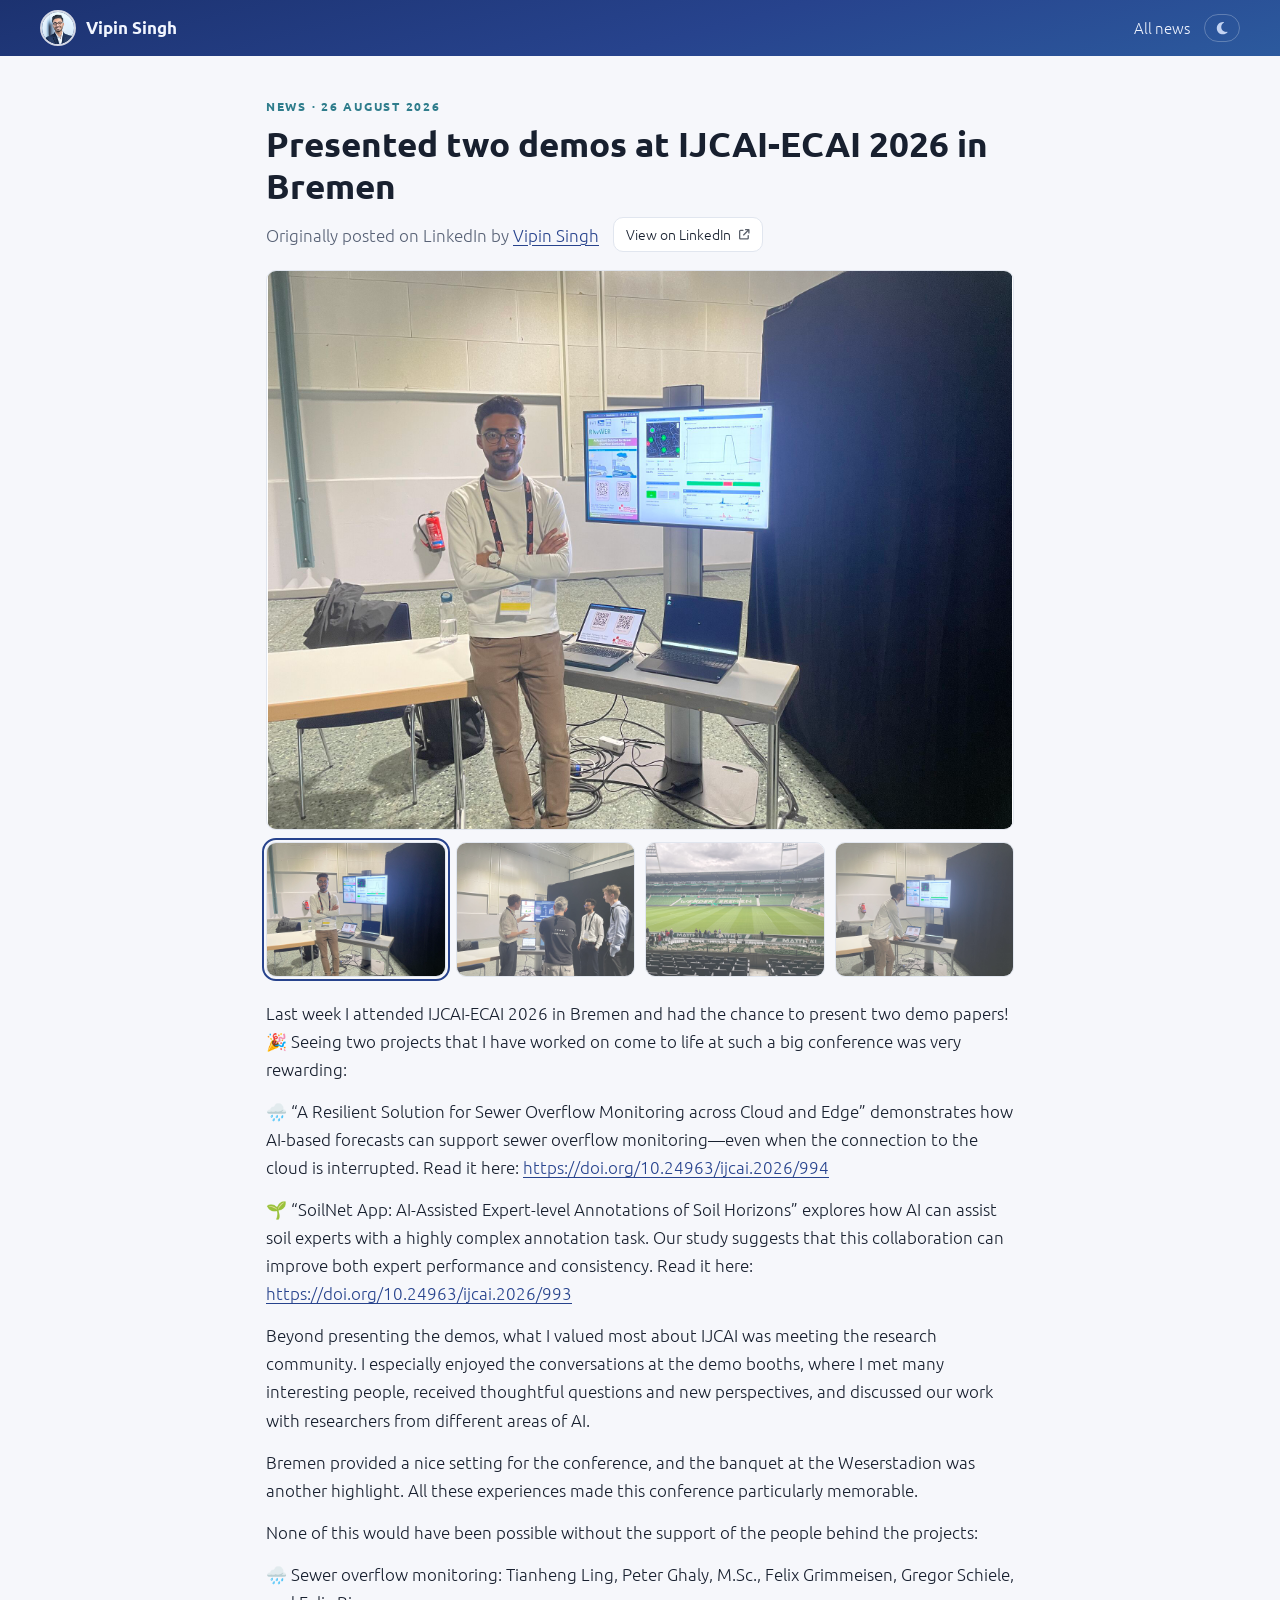
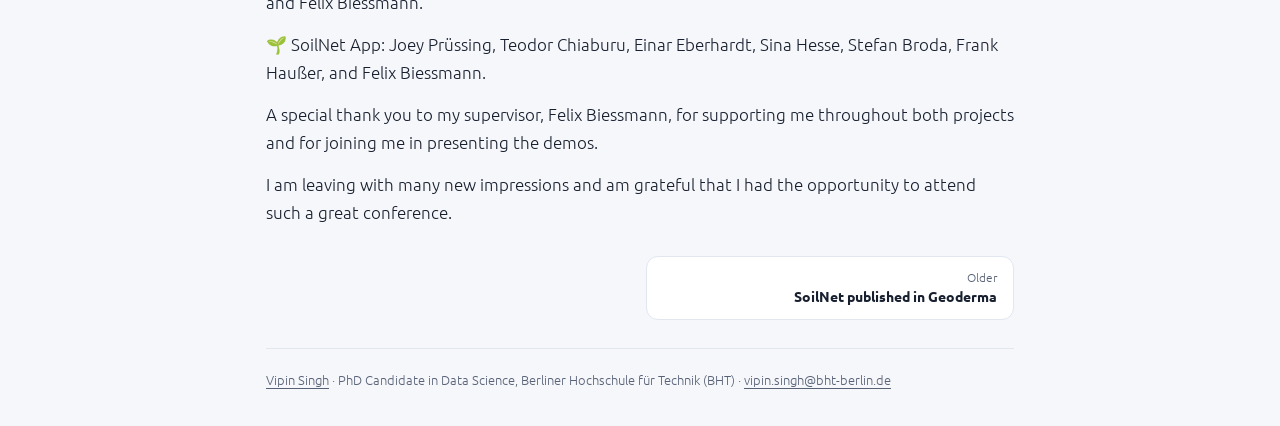
==== news/2026-08-ijcai.html @ d81a9075 "Initial commit: Personal website with News, Research projects, Publications and CV" ====
<!doctype html>
<html lang="en">
<head>
<meta charset="utf-8">
<meta name="viewport" content="width=device-width, initial-scale=1">
<title>Presented two demos at IJCAI-ECAI 2026 in Bremen · Vipin Singh</title>
<meta name="description" content="Presented two demos at IJCAI-ECAI 2026 in Bremen. Last week I attended IJCAI-ECAI 2026 in Bremen and had the chance to present two demo papers! 🎉 Seeing two projects that I have worked on come to life">
<link rel="canonical" href="https://vipin-singh.bio/news/2026-08-ijcai.html">
<meta property="og:type" content="article">
<meta property="og:title" content="Presented two demos at IJCAI-ECAI 2026 in Bremen">
<meta property="og:url" content="https://vipin-singh.bio/news/2026-08-ijcai.html">
<meta property="og:image" content="https://vipin-singh.bio/assets/img/news/2026-08-ijcai-3.jpg">
<meta name="color-scheme" content="light dark">
<link rel="icon" href="../assets/img/favicon-32.png" sizes="32x32" type="image/png">
<link rel="apple-touch-icon" href="../assets/img/apple-touch-icon.png">
<link rel="stylesheet" href="../assets/css/style.css">
<script>document.documentElement.classList.add("js");try{var t=localStorage.getItem("theme");if(t==="light"||t==="dark")document.documentElement.dataset.theme=t}catch(e){}</script>
<script type="application/ld+json">{"@context": "https://schema.org", "@type": "Article", "headline": "Presented two demos at IJCAI-ECAI 2026 in Bremen", "datePublished": "2026-08-26", "url": "https://vipin-singh.bio/news/2026-08-ijcai.html", "image": ["https://vipin-singh.bio/assets/img/news/2026-08-ijcai-3.jpg", "https://vipin-singh.bio/assets/img/news/2026-08-ijcai-1.jpg", "https://vipin-singh.bio/assets/img/news/2026-08-ijcai-2.jpg", "https://vipin-singh.bio/assets/img/news/2026-08-ijcai-4.jpg"], "sameAs": "https://www.linkedin.com/feed/update/urn:li:ugcPost:7498347025810321408/", "author": {"@type": "Person", "name": "Vipin Singh"}, "about": {"@id": "https://vipin-singh.bio/#me"}}</script>
</head>
<body class="subpage">
<header class="topbar">
  <a class="home" href="../index.html"><img src="../assets/img/avatar.jpg" width="36" height="36" alt="">Vipin Singh</a>
  <nav class="topnav"><a href="../index.html#news">All news</a>
  <button class="theme" type="button" aria-label="Toggle color theme" title="Toggle color theme"><svg class="ic moon" aria-hidden="true" focusable="false" fill="currentColor" xmlns="http://www.w3.org/2000/svg" viewBox="0 0 384 512"><path d="M223.5 32C100 32 0 132.3 0 256S100 480 223.5 480c60.6 0 115.5-24.2 155.8-63.4c5-4.9 6.3-12.5 3.1-18.7s-10.1-9.7-17-8.5c-9.8 1.7-19.8 2.6-30.1 2.6c-96.9 0-175.5-78.8-175.5-176c0-65.8 36-123.1 89.3-153.3c6.1-3.5 9.2-10.5 7.7-17.3s-7.3-11.9-14.3-12.5c-6.3-.5-12.6-.8-19-.8z"/></svg><svg class="ic sun" aria-hidden="true" focusable="false" fill="currentColor" xmlns="http://www.w3.org/2000/svg" viewBox="0 0 512 512"><path d="M361.5 1.2c5 2.1 8.6 6.6 9.6 11.9L391 121l107.9 19.8c5.3 1 9.8 4.6 11.9 9.6s1.5 10.7-1.6 15.2L446.9 256l62.3 90.3c3.1 4.5 3.7 10.2 1.6 15.2s-6.6 8.6-11.9 9.6L391 391 371.1 498.9c-1 5.3-4.6 9.8-9.6 11.9s-10.7 1.5-15.2-1.6L256 446.9l-90.3 62.3c-4.5 3.1-10.2 3.7-15.2 1.6s-8.6-6.6-9.6-11.9L121 391 13.1 371.1c-5.3-1-9.8-4.6-11.9-9.6s-1.5-10.7 1.6-15.2L65.1 256 2.8 165.7c-3.1-4.5-3.7-10.2-1.6-15.2s6.6-8.6 11.9-9.6L121 121 140.9 13.1c1-5.3 4.6-9.8 9.6-11.9s10.7-1.5 15.2 1.6L256 65.1 346.3 2.8c4.5-3.1 10.2-3.7 15.2-1.6zM160 256a96 96 0 1 1 192 0 96 96 0 1 1 -192 0zm224 0a128 128 0 1 0 -256 0 128 128 0 1 0 256 0z"/></svg></button></nav>
</header>
<main class="post">
  <p class="eyebrow">News · <time datetime="2026-08-26">26 August 2026</time></p>
  <h1>Presented two demos at IJCAI-ECAI 2026 in Bremen</h1>
  <p class="post-meta"><span>Originally posted on LinkedIn by <a href="https://www.linkedin.com/in/vipin-singh-131402271" rel="noopener" target="_blank">Vipin Singh</a></span>
    <a class="btn" href="https://www.linkedin.com/feed/update/urn:li:ugcPost:7498347025810321408/" rel="noopener" target="_blank">View on LinkedIn <svg class="ic sm" aria-hidden="true" focusable="false" fill="currentColor" xmlns="http://www.w3.org/2000/svg" viewBox="0 0 512 512"><path d="M320 0c-17.7 0-32 14.3-32 32s14.3 32 32 32l82.7 0L201.4 265.4c-12.5 12.5-12.5 32.8 0 45.3s32.8 12.5 45.3 0L448 109.3l0 82.7c0 17.7 14.3 32 32 32s32-14.3 32-32l0-160c0-17.7-14.3-32-32-32L320 0zM80 32C35.8 32 0 67.8 0 112L0 432c0 44.2 35.8 80 80 80l320 0c44.2 0 80-35.8 80-80l0-112c0-17.7-14.3-32-32-32s-32 14.3-32 32l0 112c0 8.8-7.2 16-16 16L80 448c-8.8 0-16-7.2-16-16l0-320c0-8.8 7.2-16 16-16l112 0c17.7 0 32-14.3 32-32s-14.3-32-32-32L80 32z"/></svg></a></p>
  <figure class="post-hero"><div class="plate"><img id="hero" src="../assets/img/news/2026-08-ijcai-3.jpg" width="2048" height="1536" alt="Presented two demos at IJCAI-ECAI 2026 in Bremen"></div></figure>
  <div class="post-gallery"><a class="plate thumb is-on" href="../assets/img/news/2026-08-ijcai-3.jpg" data-w="2048" data-h="1536" aria-label="Show image 1"><img src="../assets/img/news/2026-08-ijcai-3.jpg" width="2048" height="1536" loading="lazy" alt=""></a><a class="plate thumb" href="../assets/img/news/2026-08-ijcai-1.jpg" data-w="2048" data-h="1536" aria-label="Show image 2"><img src="../assets/img/news/2026-08-ijcai-1.jpg" width="2048" height="1536" loading="lazy" alt=""></a><a class="plate thumb" href="../assets/img/news/2026-08-ijcai-2.jpg" data-w="2048" data-h="1536" aria-label="Show image 3"><img src="../assets/img/news/2026-08-ijcai-2.jpg" width="2048" height="1536" loading="lazy" alt=""></a><a class="plate thumb" href="../assets/img/news/2026-08-ijcai-4.jpg" data-w="2048" data-h="1536" aria-label="Show image 4"><img src="../assets/img/news/2026-08-ijcai-4.jpg" width="2048" height="1536" loading="lazy" alt=""></a></div>
  <div class="post-body"><p>Last week I attended IJCAI-ECAI 2026 in Bremen and had the chance to present two demo papers! 🎉 Seeing two projects that I have worked on come to life at such a big conference was very rewarding:</p>
<p>🌧️ “A Resilient Solution for Sewer Overflow Monitoring across Cloud and Edge” demonstrates how AI-based forecasts can support sewer overflow monitoring—even when the connection to the cloud is interrupted. Read it here: <a href="https://doi.org/10.24963/ijcai.2026/994" rel="noopener" target="_blank">https://doi.org/10.24963/ijcai.2026/994</a></p>
<p>🌱 “SoilNet App: AI-Assisted Expert-level Annotations of Soil Horizons” explores how AI can assist soil experts with a highly complex annotation task. Our study suggests that this collaboration can improve both expert performance and consistency. Read it here: <a href="https://doi.org/10.24963/ijcai.2026/993" rel="noopener" target="_blank">https://doi.org/10.24963/ijcai.2026/993</a></p>
<p>Beyond presenting the demos, what I valued most about IJCAI was meeting the research community. I especially enjoyed the conversations at the demo booths, where I met many interesting people, received thoughtful questions and new perspectives, and discussed our work with researchers from different areas of AI.</p>
<p>Bremen provided a nice setting for the conference, and the banquet at the Weserstadion was another highlight. All these experiences made this conference particularly memorable.</p>
<p>None of this would have been possible without the support of the people behind the projects:</p>
<p>🌧️ Sewer overflow monitoring: Tianheng Ling, Peter Ghaly, M.Sc., Felix Grimmeisen, Gregor Schiele, and Felix Biessmann.</p>
<p>🌱 SoilNet App: Joey Prüssing, Teodor Chiaburu, Einar Eberhardt, Sina Hesse, Stefan Broda, Frank Haußer, and Felix Biessmann.</p>
<p>A special thank you to my supervisor, Felix Biessmann, for supporting me throughout both projects and for joining me in presenting the demos.</p>
<p>I am leaving with many new impressions and am grateful that I had the opportunity to attend such a great conference.</p></div>
  <nav class="pagers" aria-label="More news"><a class="pager older" href="2026-02-geoderma.html"><span>Older</span>SoilNet published in Geoderma</a></nav>
  <footer class="foot"><p><a href="../index.html">Vipin Singh</a> · PhD Candidate in Data Science, Berliner Hochschule für Technik (BHT) · <a href="mailto:vipin.singh@bht-berlin.de">vipin.singh@bht-berlin.de</a></p></footer>
</main>
<script src="../assets/js/site.js" defer></script>
</body>
</html>
---- assets/css/style.css ----
/* Vipin Singh, personal site. Colors follow the CV (navy #27438D, light blue #C3DFF1). */
@font-face { font-family: "Ubuntu"; src: url("../fonts/Ubuntu-L.woff2") format("woff2"); font-weight: 300 400; font-style: normal; font-display: swap; }
@font-face { font-family: "Ubuntu"; src: url("../fonts/Ubuntu-LI.woff2") format("woff2"); font-weight: 300 400; font-style: italic; font-display: swap; }
@font-face { font-family: "Ubuntu"; src: url("../fonts/Ubuntu-B.woff2") format("woff2"); font-weight: 500 700; font-style: normal; font-display: swap; }

:root {
  --bg: #f6f7fb;
  --surface: #ffffff;
  --text: #18202f;
  --muted: #586276;
  --line: #e1e6ef;
  --accent: #27438d;
  --accent-ink: #ffffff;
  --accent-soft: #e5eefa;
  --accent-2: #2f7d8c;
  --side-bg: linear-gradient(165deg, #1c3270 0%, #27438d 55%, #2c5a9e 100%);
  --side-text: #f1f5ff;
  --side-muted: #c3d3f2;
  --side-iso: rgba(195, 223, 241, 0.16);
  --shadow: 0 1px 2px rgba(20, 30, 60, .05), 0 6px 24px rgba(20, 30, 60, .06);
  --b-journal: #1f6f4a; --b-conference: #27438d; --b-demo: #8a4b0f; --b-workshop: #6b3c8f;
  color-scheme: light;
}
@media (prefers-color-scheme: dark) {
  :root:not([data-theme="light"]) {
    --bg: #0d1220; --surface: #141b2c; --text: #e4e9f3; --muted: #9ba6bb; --line: #253049;
    --accent: #93b4f6; --accent-ink: #0d1220; --accent-soft: #1b2847; --accent-2: #7cc6d2;
    --side-bg: linear-gradient(165deg, #0a1124 0%, #111d3d 60%, #142650 100%);
    --side-text: #e8eefc; --side-muted: #9fb2db; --side-iso: rgba(147, 180, 246, 0.14);
    --shadow: 0 1px 2px rgba(0, 0, 0, .3), 0 8px 28px rgba(0, 0, 0, .25);
    --b-journal: #7fd1a8; --b-conference: #93b4f6; --b-demo: #f2b16b; --b-workshop: #c9a3ec;
    color-scheme: dark;
  }
}
:root[data-theme="dark"] {
  --bg: #0d1220; --surface: #141b2c; --text: #e4e9f3; --muted: #9ba6bb; --line: #253049;
  --accent: #93b4f6; --accent-ink: #0d1220; --accent-soft: #1b2847; --accent-2: #7cc6d2;
  --side-bg: linear-gradient(165deg, #0a1124 0%, #111d3d 60%, #142650 100%);
  --side-text: #e8eefc; --side-muted: #9fb2db; --side-iso: rgba(147, 180, 246, 0.14);
  --shadow: 0 1px 2px rgba(0, 0, 0, .3), 0 8px 28px rgba(0, 0, 0, .25);
  --b-journal: #7fd1a8; --b-conference: #93b4f6; --b-demo: #f2b16b; --b-workshop: #c9a3ec;
  color-scheme: dark;
}

*, *::before, *::after { box-sizing: border-box; }
html { scroll-behavior: smooth; -webkit-text-size-adjust: 100%; }
@media (prefers-reduced-motion: reduce) { html { scroll-behavior: auto; } * { transition: none !important; } }
body {
  margin: 0; background: var(--bg); color: var(--text);
  font: 300 17px/1.65 "Ubuntu", system-ui, -apple-system, "Segoe UI", sans-serif;
  display: grid; grid-template-columns: 330px minmax(0, 1fr);
}
a { color: var(--accent); text-decoration-thickness: 1px; text-underline-offset: 3px; }
a:hover { text-decoration-thickness: 2px; }
:focus-visible { outline: 2px solid var(--accent-2); outline-offset: 3px; border-radius: 4px; }
strong, b, h1, h2, h3, h4 { font-weight: 700; }
.ic { width: 1.05em; height: 1.05em; vertical-align: -0.15em; flex: none; }
.ic.sm { width: .75em; height: .75em; vertical-align: 0; opacity: .7; }
.skip { position: absolute; left: -999px; top: 8px; background: var(--surface); padding: 8px 12px; z-index: 10; }
.skip:focus { left: 8px; }

/* ---------- sidebar ---------- */
.side {
  position: sticky; top: 0; height: 100vh; overflow: hidden auto;
  background: var(--side-bg); color: var(--side-text);
}
.iso { position: absolute; inset: 0; width: 100%; height: 100%; color: var(--side-iso); pointer-events: none; }
.side-inner { position: relative; padding: 48px 36px 32px; display: flex; flex-direction: column; align-items: center; text-align: center; min-height: 100%; }
.avatar {
  width: 168px; height: 168px; border-radius: 50%; object-fit: cover;
  border: 4px solid rgba(255, 255, 255, .85); box-shadow: 0 10px 30px rgba(0, 0, 0, .25);
}
.name { margin: 20px 0 2px; font-size: 1.75rem; letter-spacing: .01em; line-height: 1.2; }
.role { margin: 0; color: var(--side-muted); font-weight: 400; }
.aff { margin: 8px 0 0; font-size: .9rem; color: var(--side-muted); line-height: 1.5; }
.aff a { color: inherit; }
.nav { list-style: none; padding: 0; margin: 34px 0 0; width: 100%; }
.nav a {
  display: block; padding: 9px 14px; margin: 2px 0; border-radius: 8px;
  color: var(--side-text); text-decoration: none; font-weight: 400; letter-spacing: .02em;
}
.nav a:hover { background: rgba(255, 255, 255, .08); }
.nav a.active { background: rgba(255, 255, 255, .14); font-weight: 700; }
.social { list-style: none; display: flex; gap: 5px; padding: 0; margin: 28px 0 28px; justify-content: center; flex-wrap: wrap; }
.social a {
  display: grid; place-items: center; width: 37px; height: 37px; border-radius: 50%;
  color: var(--side-text); background: rgba(255, 255, 255, .08); transition: background .15s, transform .15s;
}
.social a:hover { background: rgba(255, 255, 255, .2); transform: translateY(-1px); }
.social .ic { width: 17px; height: 17px; }
.social .lab-ic { width: 22px; height: 22px; }
.inline-ic { width: 1.1em; height: 1.1em; vertical-align: -0.2em; margin-right: .3em; }
.lab-link { white-space: nowrap; }
.theme {
  margin-top: auto; padding: 7px 14px; border-radius: 999px; cursor: pointer;
  border: 1px solid rgba(255, 255, 255, .25); background: transparent; color: var(--side-muted);
  font: inherit; font-size: .85rem; display: inline-flex; gap: 8px; align-items: center;
}
.theme:hover { color: var(--side-text); border-color: rgba(255, 255, 255, .5); }
.theme .sun { display: none; }
:root[data-theme="dark"] .theme .moon { display: none; }
:root[data-theme="dark"] .theme .sun { display: inline; }
@media (prefers-color-scheme: dark) {
  :root:not([data-theme="light"]) .theme .moon { display: none; }
  :root:not([data-theme="light"]) .theme .sun { display: inline; }
}

/* ---------- main ---------- */
main { padding: 56px clamp(20px, 5vw, 72px) 40px; max-width: 920px; width: 100%; margin: 0 auto; }
section { padding: 8px 0 48px; scroll-margin-top: 24px; }
section + section { border-top: 1px solid var(--line); padding-top: 44px; }
.eyebrow { margin: 0; text-transform: uppercase; letter-spacing: .14em; font-size: .78rem; font-weight: 700; color: var(--accent-2); }
h2 { font-size: clamp(1.6rem, 2.6vw, 2.1rem); line-height: 1.2; margin: 6px 0 18px; letter-spacing: -.005em; }
h3.sub { font-size: 1.05rem; margin: 30px 0 12px; }
.lede { color: var(--muted); margin-top: -6px; }
p { margin: 0 0 14px; }

.tags { list-style: none; display: flex; flex-wrap: wrap; gap: 6px; padding: 0; margin: 12px 0 0; }
.tags li { font-size: .8rem; padding: 3px 10px; border-radius: 999px; background: var(--accent-soft); color: var(--accent); font-weight: 400; }
.tags.big li { font-size: .9rem; padding: 5px 13px; }

/* news */
.news { list-style: none; padding: 0; margin: 0; display: grid; grid-template-columns: repeat(auto-fill, minmax(200px, 1fr)); gap: 16px; }
.news-card {
  display: flex; flex-direction: column; height: 100%; text-decoration: none; color: var(--text);
  background: var(--surface); border: 1px solid var(--line); border-radius: 12px; overflow: hidden;
  box-shadow: var(--shadow); transition: transform .15s, border-color .15s;
}
.news-card:hover { transform: translateY(-2px); border-color: var(--accent); }
.news-img { display: block; aspect-ratio: 4 / 3; background: #fff; overflow: hidden; }
.news-img img { display: block; width: 100%; height: 100%; object-fit: cover; }
.news-img.fit-contain img { object-fit: contain; padding: 8px; }
.news-card time { font-size: .75rem; color: var(--muted); margin: 10px 14px 0; letter-spacing: .02em; }
.news-title { font-weight: 700; font-size: .92rem; line-height: 1.35; margin: 2px 14px 14px; }
.news-card:hover .news-title { color: var(--accent); }

/* news detail pages */
body.subpage { display: block; }
.topbar {
  position: sticky; top: 0; z-index: 5; display: flex; align-items: center; justify-content: space-between; gap: 12px;
  padding: 10px clamp(16px, 4vw, 40px); background: var(--side-bg); color: var(--side-text);
}
.home { display: inline-flex; align-items: center; gap: 10px; color: var(--side-text); text-decoration: none; font-weight: 700; }
.home img { width: 36px; height: 36px; border-radius: 50%; object-fit: cover; border: 2px solid rgba(255, 255, 255, .8); }
.topnav { display: flex; align-items: center; gap: 14px; }
.topnav a { color: var(--side-text); text-decoration: none; font-size: .92rem; }
.topnav a:hover { text-decoration: underline; }
.topbar .theme { margin: 0; padding: 6px 10px; }
.post { max-width: 780px; margin: 0 auto; padding: 40px 16px 32px; }
.post h1 { font-size: clamp(1.6rem, 3vw, 2.2rem); line-height: 1.2; margin: 6px 0 10px; }
.post-meta { color: var(--muted); display: flex; flex-wrap: wrap; align-items: center; gap: 10px 14px; }
.post-meta .btn { padding: 5px 12px; font-size: .88rem; }
.post-hero { margin: 18px 0 12px; }
.post-hero .plate { display: flex; align-items: center; justify-content: center; background: var(--surface); height: min(560px, 70vh); }
.post-hero .plate img { width: auto; height: auto; max-width: 100%; max-height: 100%; object-fit: contain; }  /* never upscaled */
.post-gallery { display: grid; grid-template-columns: repeat(auto-fill, minmax(150px, 1fr)); gap: 10px; margin-bottom: 18px; }
.post-gallery .plate { aspect-ratio: 4 / 3; cursor: pointer; outline-offset: 2px; }
.post-gallery .plate img { width: 100%; height: 100%; object-fit: cover; }
.post-gallery .plate.is-on { outline: 2px solid var(--accent); }
.post-gallery .plate:not(.is-on) img { opacity: .75; }
.post-gallery .plate:hover img { opacity: 1; }
.post-body { margin: 22px 0 30px; overflow-wrap: anywhere; }
.pagers { display: grid; grid-template-columns: 1fr 1fr; gap: 12px; margin-bottom: 28px; }
.pager {
  display: block; padding: 12px 16px; border: 1px solid var(--line); border-radius: 12px; background: var(--surface);
  color: var(--text); text-decoration: none; font-weight: 700; font-size: .9rem; line-height: 1.35;
}
.pager span { display: block; font-weight: 400; font-size: .75rem; color: var(--muted); margin-bottom: 2px; }
.pager:hover { border-color: var(--accent); color: var(--accent); }
.pager.older { grid-column: 2; text-align: right; }
@media (max-width: 600px) { .pagers { grid-template-columns: 1fr; } .pager.older { grid-column: 1; } .home span { display: none; } }

/* projects */
.cards { display: grid; gap: 18px; }
.card {
  background: var(--surface); border: 1px solid var(--line); border-radius: 14px; padding: 22px 24px;
  box-shadow: var(--shadow); position: relative; overflow: hidden;
}
.card::before { content: ""; position: absolute; left: 0; top: 0; bottom: 0; width: 4px; background: var(--accent); opacity: .8; }
.card h3 { margin: 2px 0 8px; font-size: 1.15rem; line-height: 1.35; }
.card p { margin-bottom: 8px; }
.card-kicker { font-size: .82rem; color: var(--muted); margin: 0; }
.card-links { display: flex; gap: 16px; margin: 12px 0 0; font-weight: 400; }

/* publications */
.filters { display: flex; flex-wrap: wrap; gap: 8px; margin: 6px 0 8px; }
.filter {
  font: inherit; font-size: .88rem; padding: 6px 14px; border-radius: 999px; cursor: pointer;
  border: 1px solid var(--line); background: var(--surface); color: var(--text);
}
.filter:hover { border-color: var(--accent); }
.filter.is-on { background: var(--accent); color: var(--accent-ink); border-color: var(--accent); }
h3.year { font-size: .95rem; color: var(--muted); margin: 26px 0 8px; letter-spacing: .04em; }
.pubs { list-style: none; padding: 0; margin: 0; display: grid; gap: 14px; }
.pub { background: var(--surface); border: 1px solid var(--line); border-radius: 14px; padding: 18px 22px; box-shadow: var(--shadow); }
.pub[hidden] { display: none; }
.pub-meta { display: flex; gap: 10px; align-items: center; font-size: .82rem; color: var(--muted); }
.badge { font-weight: 700; font-size: .7rem; text-transform: uppercase; letter-spacing: .08em; padding: 2px 8px; border-radius: 6px; border: 1px solid currentColor; }
.b-journal { color: var(--b-journal); } .b-conference { color: var(--b-conference); }
.b-demo { color: var(--b-demo); }
.b-track { color: var(--muted); border-style: dashed; } .b-workshop { color: var(--b-workshop); }
.pub-title { font-size: 1.05rem; line-height: 1.4; margin: 8px 0 4px; }
.pub-authors { font-size: .93rem; margin: 0 0 2px; }
.pub-authors .me { color: var(--text); text-decoration: underline; text-decoration-color: var(--accent); text-underline-offset: 3px; }
.pub-where { font-size: .9rem; color: var(--muted); margin: 0 0 8px; }
.pub-where .note { white-space: nowrap; }
.oa { font-size: .78rem; color: var(--b-journal); font-weight: 700; margin-left: 4px; }
.pub-sum { font-size: .93rem; margin-bottom: 10px; }
.pub-actions { display: flex; flex-wrap: wrap; gap: 8px; align-items: flex-start; }
.chip {
  display: inline-block; font-size: .8rem; font-weight: 400; padding: 3px 11px; border-radius: 999px;
  border: 1px solid var(--line); color: var(--accent); text-decoration: none; cursor: pointer; list-style: none;
}
.chip:hover { border-color: var(--accent); background: var(--accent-soft); }
.bib { flex-basis: auto; }
.bib summary::-webkit-details-marker { display: none; }
.bib[open] { flex-basis: 100%; }
.bib-box { position: relative; margin-top: 8px; }
.bib pre {
  margin: 0; padding: 14px 16px; background: var(--bg); border: 1px solid var(--line); border-radius: 10px;
  font: 12.5px/1.5 ui-monospace, SFMono-Regular, Menlo, Consolas, monospace; color: var(--text);
  white-space: pre-wrap; overflow-wrap: anywhere;   /* wrap long fields inside the card; copying keeps the original */
  padding-right: 64px;                               /* room for the Copy button */
}
.pub-body, .pub-actions, .bib, .bib-box { min-width: 0; max-width: 100%; }
.copy {
  position: absolute; top: 8px; right: 8px; font: inherit; font-size: .75rem; padding: 3px 10px; cursor: pointer;
  border-radius: 6px; border: 1px solid var(--line); background: var(--surface); color: var(--text);
}

/* figures */
figure { margin: 0; }
figcaption { font-size: .8rem; line-height: 1.45; color: var(--muted); margin-top: 8px; }
.plate {
  display: block; background: #fff; border: 1px solid var(--line); border-radius: 10px; overflow: hidden;
  transition: transform .15s, box-shadow .15s;
}
.plate:hover { transform: translateY(-1px); box-shadow: var(--shadow); }
.plate img { display: block; width: 100%; height: auto; object-fit: contain; }
:root[data-theme="dark"] .plate img { filter: brightness(.93); }
@media (prefers-color-scheme: dark) { :root:not([data-theme="light"]) .plate img { filter: brightness(.93); } }
.schematic { display: block; width: 100%; height: auto; }
/* project cards: figure across the full card, text below */
.card { display: grid; grid-template-columns: 1fr; gap: 16px; }
.card-fig .plate { display: flex; justify-content: center; padding: 14px; }
.card-fig .plate img { width: auto; max-width: 100%; max-height: 340px; }
.card-fig.is-svg .schematic { max-width: 620px; margin: 0 auto; }
.card-fig figcaption { max-width: 72ch; }
/* switchable figure views */
.view-tabs { display: none; gap: 6px; margin-bottom: 10px; }
.js .view-tabs { display: flex; }
.js .view:not(.is-on) { display: none; }
.view + .view { margin-top: 16px; }
.js .view + .view { margin-top: 0; }
.view-tab {
  font: inherit; font-size: .82rem; padding: 4px 12px; border-radius: 999px; cursor: pointer;
  border: 1px solid var(--line); background: var(--surface); color: var(--text);
}
.view-tab:hover { border-color: var(--accent); }
.view-tab.is-on { background: var(--accent); color: var(--accent-ink); border-color: var(--accent); }
.card-fig .plate img[src$="project-groundwater.webp"] { max-height: 360px; }

/* publication thumbnails */
.pub { display: grid; grid-template-columns: 240px minmax(0, 1fr); gap: 24px; align-items: start; }
.pub-fig .plate { display: flex; align-items: center; justify-content: center; height: 170px; padding: 10px; }
.pub-fig .plate img { width: auto; height: auto; max-width: 100%; max-height: 100%; }
.pub-fig .plate.fit-cover { padding: 0; }
.pub-fig .plate.fit-cover-right { padding: 0; }
.pub-fig .plate.fit-cover-right img { width: 100%; height: 100%; max-width: none; max-height: none; object-fit: cover; object-position: right center; }
.pub-fig .plate.fit-cover img { width: 100%; height: 100%; max-width: none; max-height: none; object-fit: cover; object-position: left top; }
.pub-fig figcaption { display: none; }
@media (max-width: 960px) {
  .pub { grid-template-columns: 1fr; gap: 14px; }
  .pub-fig .plate { height: auto; max-height: 240px; }
  .pub-fig .plate img { max-height: 220px; }
  .pub-fig .plate.fit-cover, .pub-fig .plate.fit-cover-right { height: 200px; }
  .card-fig .plate { padding: 8px; }
}

/* CV */
.cv-actions { display: flex; flex-wrap: wrap; gap: 10px; margin-bottom: 8px; }
.btn {
  display: inline-flex; align-items: center; gap: 8px; padding: 9px 16px; border-radius: 10px; font-weight: 400;
  border: 1px solid var(--line); background: var(--surface); color: var(--text); text-decoration: none;
}
.btn:hover { border-color: var(--accent); }
.btn.primary { background: var(--accent); border-color: var(--accent); color: var(--accent-ink); }
.timeline { list-style: none; margin: 0; padding: 0; }
.news-link:hover .news-title { color: var(--accent); }
.tl-item { display: grid; grid-template-columns: 150px minmax(0, 1fr); gap: 20px; padding: 12px 0; }
.tl-item + .tl-item { border-top: 1px dashed var(--line); }
.tl-when { font-size: .85rem; color: var(--muted); padding-top: 3px; }
.tl-body h4 { margin: 0; font-size: 1rem; }
.tl-org { margin: 0 0 6px; color: var(--muted); font-size: .92rem; }
.tl-body ul { margin: 0; padding-left: 1.1em; font-size: .93rem; }
.tl-body li { margin: 2px 0; }
.tl-body li::marker { color: var(--accent); }
.kv-grid { display: grid; grid-template-columns: 1fr 1fr; gap: 0 32px; }
.kv { margin: 0; }
.kv div { display: grid; grid-template-columns: 140px 1fr; gap: 12px; padding: 5px 0; font-size: .95rem; }
.kv dt { color: var(--muted); }
.kv dd { margin: 0; }

/* contact */
.contact { background: var(--surface); border: 1px solid var(--line); border-radius: 14px; padding: 24px; box-shadow: var(--shadow); }
.mail { display: inline-flex; gap: 10px; align-items: center; font-size: 1.15rem; font-weight: 400; }
.addr { display: flex; gap: 10px; color: var(--muted); margin: 14px 0 0; font-size: .95rem; line-height: 1.5; }
.addr .ic { margin-top: 3px; }
.social.inline { justify-content: flex-start; margin-top: 18px; }
.social.inline a { color: var(--accent); background: var(--accent-soft); }

.foot { color: var(--muted); font-size: .82rem; border-top: 1px solid var(--line); padding-top: 20px; }
.foot p { margin: 0 0 4px; }
.foot a { color: inherit; }

/* ---------- small screens: sidebar becomes a header ---------- */
@media (max-width: 960px) {
  body { display: block; }
  .side { position: relative; height: auto; }
  .side-inner { padding: 36px 16px 22px; min-height: 0; }
  .avatar { width: 128px; height: 128px; }
  .name { font-size: 1.55rem; margin-top: 14px; }
  .nav { display: flex; flex-wrap: wrap; justify-content: center; gap: 4px; margin-top: 20px; }
  .nav a { padding: 6px 12px; margin: 0; background: rgba(255, 255, 255, .08); }
  .social { margin: 18px 0 0; }
  .side-inner > .theme { margin-top: 16px; }
  main { padding: 36px 16px 32px; }
  .tl-item { grid-template-columns: 1fr; gap: 2px; }
  .kv-grid { grid-template-columns: 1fr; }
  .kv div { grid-template-columns: 120px 1fr; }
  .pub, .card { padding: 16px; }
}
@media print {
  body { display: block; }
  .side, .filters, .theme, .pub-actions, .cv-actions { display: none; }
  .pub, .card, .contact { box-shadow: none; }
}
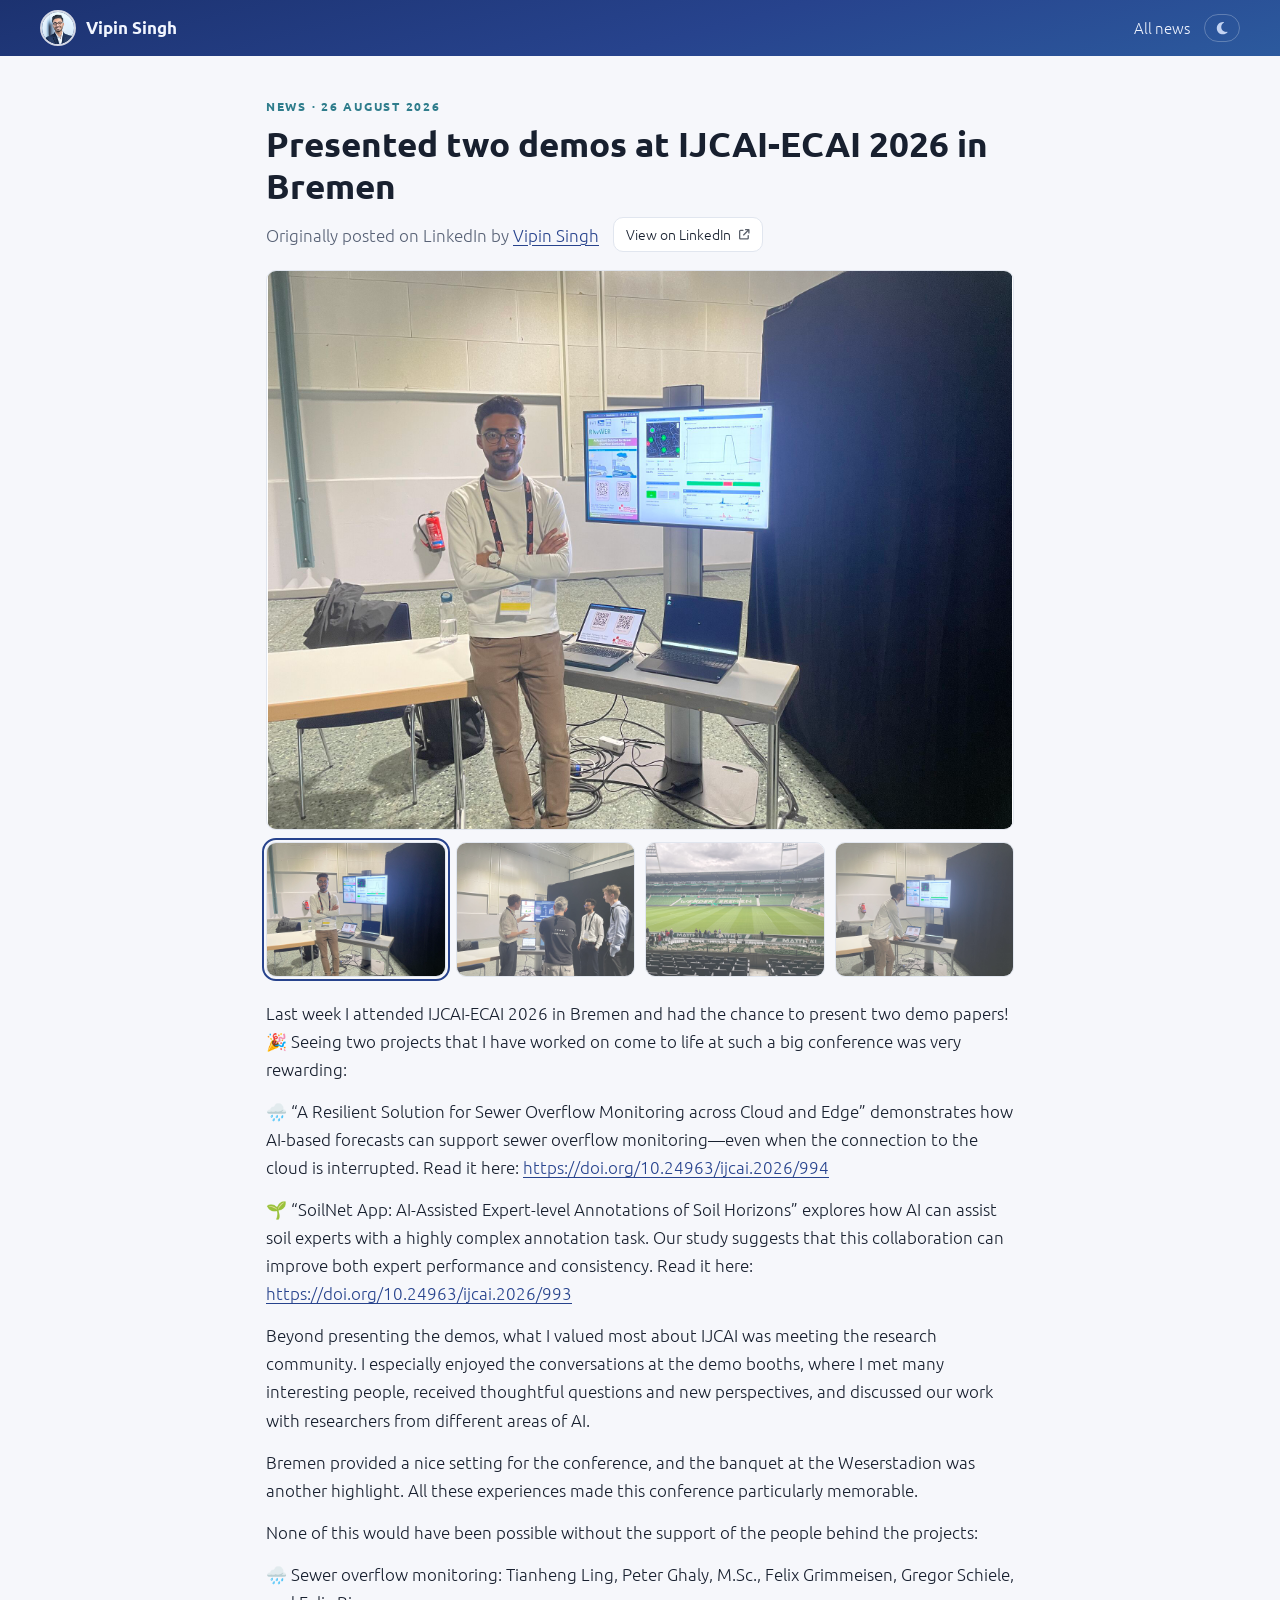
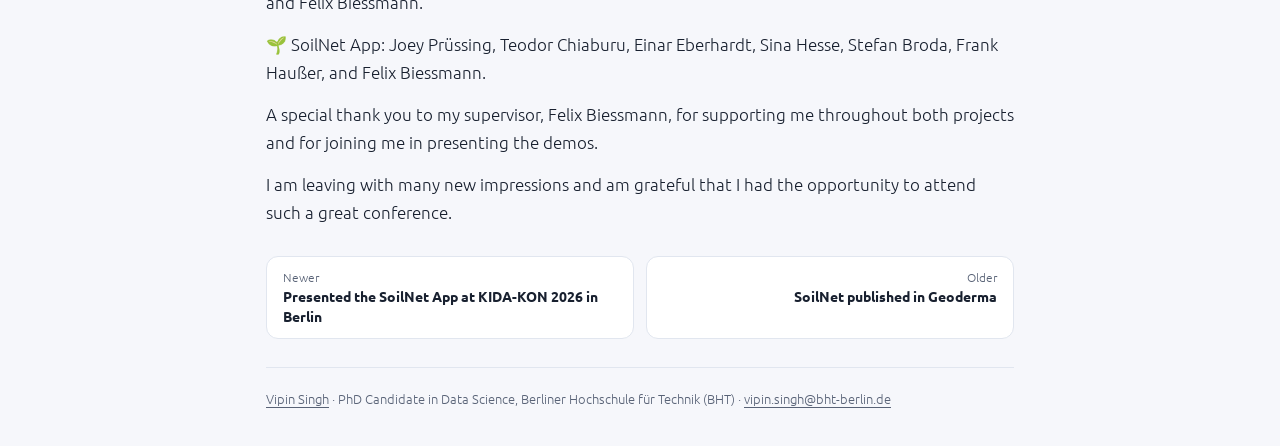
==== commit 87f37c2a: "Add news about presenting the SoilNet App at KIDA-KON 2026 and update related files" ====
--- a/news/2026-08-ijcai.html
+++ b/news/2026-08-ijcai.html
@@ -40,7 +40,7 @@
 <p>🌱 SoilNet App: Joey Prüssing, Teodor Chiaburu, Einar Eberhardt, Sina Hesse, Stefan Broda, Frank Haußer, and Felix Biessmann.</p>
 <p>A special thank you to my supervisor, Felix Biessmann, for supporting me throughout both projects and for joining me in presenting the demos.</p>
 <p>I am leaving with many new impressions and am grateful that I had the opportunity to attend such a great conference.</p></div>
-  <nav class="pagers" aria-label="More news"><a class="pager older" href="2026-02-geoderma.html"><span>Older</span>SoilNet published in Geoderma</a></nav>
+  <nav class="pagers" aria-label="More news"><a class="pager newer" href="2026-10-kida-kon.html"><span>Newer</span>Presented the SoilNet App at KIDA-KON 2026 in Berlin</a><a class="pager older" href="2026-02-geoderma.html"><span>Older</span>SoilNet published in Geoderma</a></nav>
   <footer class="foot"><p><a href="../index.html">Vipin Singh</a> · PhD Candidate in Data Science, Berliner Hochschule für Technik (BHT) · <a href="mailto:vipin.singh@bht-berlin.de">vipin.singh@bht-berlin.de</a></p></footer>
 </main>
 <script src="../assets/js/site.js" defer></script>
